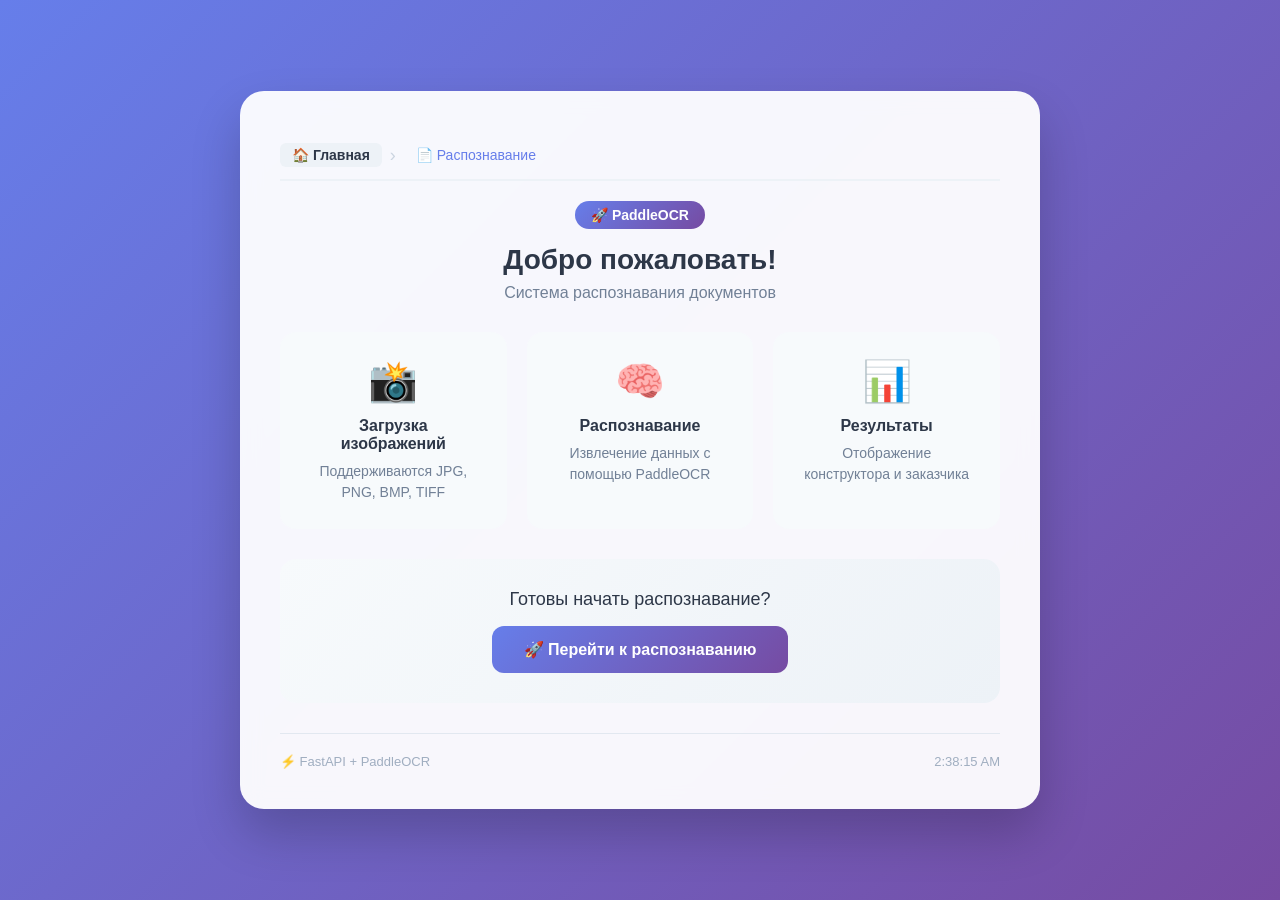
==== static/index.html @ 5e8bbb73 "Created front and added the models" ====
<!DOCTYPE html>
<html lang="ru">
<head>
    <meta charset="UTF-8">
    <meta name="viewport" content="width=device-width, initial-scale=1.0">
    <title>PaddleOCR - Главная</title>
    <link rel="stylesheet" href="/static/style.css">
</head>
<body>
    <div class="container">
        <div class="glass-card">
            <!-- Навигация -->
            <nav class="breadcrumb">
                <span class="breadcrumb-item active">🏠 Главная</span>
                <span class="breadcrumb-separator">›</span>
                <a href="/recognize" class="breadcrumb-item">📄 Распознавание</a>
            </nav>

            <!-- Заголовок -->
            <div class="header">
                <div class="badge">🚀 PaddleOCR</div>
                <h1>Добро пожаловать!</h1>
                <p class="subtitle">Система распознавания документов</p>
            </div>

            <!-- Контент -->
            <div class="content">
                <div class="feature-grid">
                    <div class="feature-card">
                        <div class="feature-icon">📸</div>
                        <h3>Загрузка изображений</h3>
                        <p>Поддерживаются JPG, PNG, BMP, TIFF</p>
                    </div>
                    
                    <div class="feature-card">
                        <div class="feature-icon">🧠</div>
                        <h3>Распознавание</h3>
                        <p>Извлечение данных с помощью PaddleOCR</p>
                    </div>
                    
                    <div class="feature-card">
                        <div class="feature-icon">📊</div>
                        <h3>Результаты</h3>
                        <p>Отображение конструктора и заказчика</p>
                    </div>
                </div>

                <div class="cta-section">
                    <p>Готовы начать распознавание?</p>
                    <a href="/recognize" class="btn-primary-link">
                        <span>🚀</span> Перейти к распознаванию
                    </a>
                </div>
            </div>

            <!-- Футер -->
            <div class="footer">
                <span>⚡ FastAPI + PaddleOCR</span>
                <span id="timestamp"></span>
            </div>
        </div>
    </div>

    <script src="/static/script.js"></script>
</body>
</html>
---- static/style.css ----
* {
    margin: 0;
    padding: 0;
    box-sizing: border-box;
}

body {
    font-family: -apple-system, BlinkMacSystemFont, 'Segoe UI', Roboto, Oxygen, Ubuntu, sans-serif;
    min-height: 100vh;
    display: flex;
    justify-content: center;
    align-items: center;
    background: linear-gradient(135deg, #667eea 0%, #764ba2 100%);
    background-attachment: fixed;
    padding: 20px;
}

.container {
    width: 100%;
    max-width: 800px;
}

.glass-card {
    background: rgba(255, 255, 255, 0.95);
    backdrop-filter: blur(10px);
    border-radius: 24px;
    padding: 40px;
    box-shadow: 0 25px 50px rgba(0, 0, 0, 0.2);
    transition: transform 0.3s ease;
}

.glass-card:hover {
    transform: translateY(-5px);
}

/* ===== НАВИГАЦИЯ / ХЛЕБНЫЕ КРОШКИ ===== */
.breadcrumb {
    display: flex;
    align-items: center;
    gap: 8px;
    padding: 12px 0;
    margin-bottom: 20px;
    border-bottom: 2px solid #edf2f7;
    flex-wrap: wrap;
}

.breadcrumb-item {
    font-size: 14px;
    color: #718096;
    text-decoration: none;
    padding: 4px 12px;
    border-radius: 6px;
    transition: all 0.2s ease;
}

.breadcrumb-item.active {
    color: #2d3748;
    font-weight: 600;
    background: #edf2f7;
}

.breadcrumb-item:not(.active) {
    color: #667eea;
    cursor: pointer;
}

.breadcrumb-item:not(.active):hover {
    background: #ebf0ff;
    color: #5a67d8;
}

.breadcrumb-separator {
    color: #cbd5e0;
    font-size: 18px;
    font-weight: 300;
}

/* ===== ОБЩИЕ СТИЛИ ===== */
.header {
    text-align: center;
    margin-bottom: 30px;
}

.badge {
    background: linear-gradient(135deg, #667eea 0%, #764ba2 100%);
    color: white;
    padding: 6px 16px;
    border-radius: 20px;
    font-size: 14px;
    font-weight: 600;
    display: inline-block;
    margin-bottom: 15px;
}

h1 {
    color: #2d3748;
    font-size: 28px;
    font-weight: 700;
    margin-bottom: 8px;
}

.subtitle {
    color: #718096;
    font-size: 16px;
}

/* ===== СТРАНИЦА ГЛАВНАЯ ===== */
.content {
    margin: 20px 0;
}

.feature-grid {
    display: grid;
    grid-template-columns: repeat(auto-fit, minmax(200px, 1fr));
    gap: 20px;
    margin: 30px 0;
}

.feature-card {
    background: #f7fafc;
    border-radius: 16px;
    padding: 24px;
    text-align: center;
    transition: all 0.3s ease;
    border: 2px solid transparent;
}

.feature-card:hover {
    border-color: #667eea;
    transform: translateY(-5px);
    box-shadow: 0 10px 25px rgba(102, 126, 234, 0.1);
}

.feature-icon {
    font-size: 40px;
    margin-bottom: 12px;
}

.feature-card h3 {
    color: #2d3748;
    font-size: 16px;
    margin-bottom: 8px;
}

.feature-card p {
    color: #718096;
    font-size: 14px;
    line-height: 1.5;
}

.cta-section {
    text-align: center;
    margin: 30px 0 10px;
    padding: 30px;
    background: linear-gradient(135deg, #f7fafc 0%, #edf2f7 100%);
    border-radius: 16px;
}

.cta-section p {
    color: #2d3748;
    font-size: 18px;
    margin-bottom: 16px;
}

.btn-primary-link {
    display: inline-block;
    padding: 14px 32px;
    background: linear-gradient(135deg, #667eea 0%, #764ba2 100%);
    color: white;
    text-decoration: none;
    border-radius: 12px;
    font-size: 16px;
    font-weight: 600;
    transition: all 0.3s ease;
}

.btn-primary-link:hover {
    transform: translateY(-2px);
    box-shadow: 0 10px 25px rgba(102, 126, 234, 0.4);
}

/* ===== СТРАНИЦА РАСПОЗНАВАНИЯ ===== */
.upload-area {
    border: 2px dashed #cbd5e0;
    border-radius: 16px;
    padding: 40px 20px;
    text-align: center;
    cursor: pointer;
    transition: all 0.3s ease;
    background: #f7fafc;
    position: relative;
}

.upload-area:hover {
    border-color: #667eea;
    background: #edf2f7;
}

.upload-area.dragover {
    border-color: #667eea;
    background: #ebf0ff;
    transform: scale(1.02);
}

.upload-area.has-file {
    border-color: #48bb78;
    background: #f0fff4;
}

.upload-content .upload-icon {
    font-size: 48px;
    margin-bottom: 12px;
}

.upload-content h3 {
    color: #2d3748;
    font-size: 18px;
    margin-bottom: 8px;
}

.upload-content p {
    color: #718096;
    font-size: 14px;
    margin-bottom: 12px;
}

.file-info {
    display: inline-block;
    background: #edf2f7;
    padding: 4px 12px;
    border-radius: 12px;
    font-size: 12px;
    color: #4a5568;
}

.preview-image {
    max-width: 100%;
    max-height: 200px;
    border-radius: 8px;
    margin-top: 12px;
    border: 2px solid #e2e8f0;
}

.file-info-area {
    display: flex;
    align-items: center;
    justify-content: space-between;
    background: #f0fff4;
    border: 1px solid #48bb78;
    border-radius: 12px;
    padding: 12px 16px;
    margin-top: 16px;
    animation: slideDown 0.3s ease;
}

.file-details {
    display: flex;
    align-items: center;
    gap: 16px;
}

.file-name {
    font-weight: 600;
    color: #2d3748;
}

.file-size {
    color: #48bb78;
    font-size: 14px;
    background: #e6fffa;
    padding: 2px 10px;
    border-radius: 12px;
}

.btn-remove {
    background: none;
    border: none;
    color: #fc8181;
    font-size: 20px;
    cursor: pointer;
    transition: transform 0.2s;
    padding: 0 8px;
}

.btn-remove:hover {
    transform: scale(1.2);
}

.btn-submit {
    width: 100%;
    padding: 16px;
    margin-top: 20px;
    background: linear-gradient(135deg, #667eea 0%, #764ba2 100%);
    color: white;
    border: none;
    border-radius: 12px;
    font-size: 18px;
    font-weight: 600;
    cursor: pointer;
    transition: all 0.3s ease;
    display: flex;
    align-items: center;
    justify-content: center;
    gap: 10px;
}

.btn-submit:not(:disabled):hover {
    transform: translateY(-2px);
    box-shadow: 0 10px 25px rgba(102, 126, 234, 0.4);
}

.btn-submit:disabled {
    opacity: 0.5;
    cursor: not-allowed;
}

.btn-submit.loading {
    background: #a0aec0;
    cursor: wait;
}

.btn-submit.loading span {
    animation: spin 1s linear infinite;
}

@keyframes spin {
    to { transform: rotate(360deg); }
}

.results-area {
    margin-top: 24px;
    border-top: 2px solid #edf2f7;
    padding-top: 24px;
    animation: slideUp 0.5s ease;
}

.results-header {
    display: flex;
    justify-content: space-between;
    align-items: center;
    margin-bottom: 20px;
}

.results-title {
    font-size: 18px;
    font-weight: 600;
    color: #2d3748;
}

.status-badge {
    padding: 4px 14px;
    border-radius: 20px;
    font-size: 13px;
    font-weight: 600;
}

.status-badge.success {
    background: #c6f6d5;
    color: #22543d;
}

.status-badge.error {
    background: #fed7d7;
    color: #9b2c2c;
}

.status-badge.warning {
    background: #feebc8;
    color: #7c2d12;
}

.result-item {
    background: #f7fafc;
    border-radius: 12px;
    padding: 16px 20px;
    margin-bottom: 12px;
    transition: all 0.3s ease;
}

.result-item:hover {
    background: #edf2f7;
}

.result-label {
    font-size: 13px;
    color: #718096;
    font-weight: 600;
    margin-bottom: 4px;
    text-transform: uppercase;
    letter-spacing: 0.5px;
}

.result-value {
    font-size: 18px;
    color: #2d3748;
    font-weight: 500;
}

.result-value.empty {
    color: #a0aec0;
    font-style: italic;
}

.result-actions {
    display: flex;
    gap: 12px;
    margin-top: 16px;
}

.btn-clear,
.btn-download {
    flex: 1;
    padding: 10px;
    border: none;
    border-radius: 10px;
    font-size: 14px;
    font-weight: 600;
    cursor: pointer;
    transition: all 0.2s ease;
}

.btn-clear {
    background: #edf2f7;
    color: #4a5568;
}

.btn-clear:hover {
    background: #e2e8f0;
}

.btn-download {
    background: #667eea;
    color: white;
}

.btn-download:hover {
    background: #5a67d8;
    transform: translateY(-2px);
}

.error-area {
    margin-top: 16px;
    padding: 16px;
    background: #fff5f5;
    border: 1px solid #fc8181;
    border-radius: 12px;
    display: flex;
    align-items: center;
    gap: 12px;
    animation: shake 0.5s ease;
}

.error-icon {
    font-size: 24px;
}

.error-message {
    color: #9b2c2c;
    font-weight: 500;
}

/* ===== ФУТЕР ===== */
.footer {
    margin-top: 30px;
    padding-top: 20px;
    border-top: 1px solid #e2e8f0;
    display: flex;
    justify-content: space-between;
    color: #a0aec0;
    font-size: 13px;
}

/* ===== АНИМАЦИИ ===== */
@keyframes slideDown {
    from {
        opacity: 0;
        transform: translateY(-10px);
    }
    to {
        opacity: 1;
        transform: translateY(0);
    }
}

@keyframes slideUp {
    from {
        opacity: 0;
        transform: translateY(20px);
    }
    to {
        opacity: 1;
        transform: translateY(0);
    }
}

@keyframes shake {
    0%, 100% { transform: translateX(0); }
    25% { transform: translateX(-5px); }
    75% { transform: translateX(5px); }
}

/* ===== АДАПТИВ ===== */
@media (max-width: 600px) {
    .glass-card {
        padding: 24px;
    }
    
    h1 {
        font-size: 22px;
    }
    
    .upload-area {
        padding: 30px 15px;
    }
    
    .result-actions {
        flex-direction: column;
    }
    
    .footer {
        flex-direction: column;
        align-items: center;
        gap: 8px;
    }
    
    .feature-grid {
        grid-template-columns: 1fr;
    }
    
    .breadcrumb {
        font-size: 12px;
    }
    
    .breadcrumb-item {
        padding: 2px 8px;
    }
}
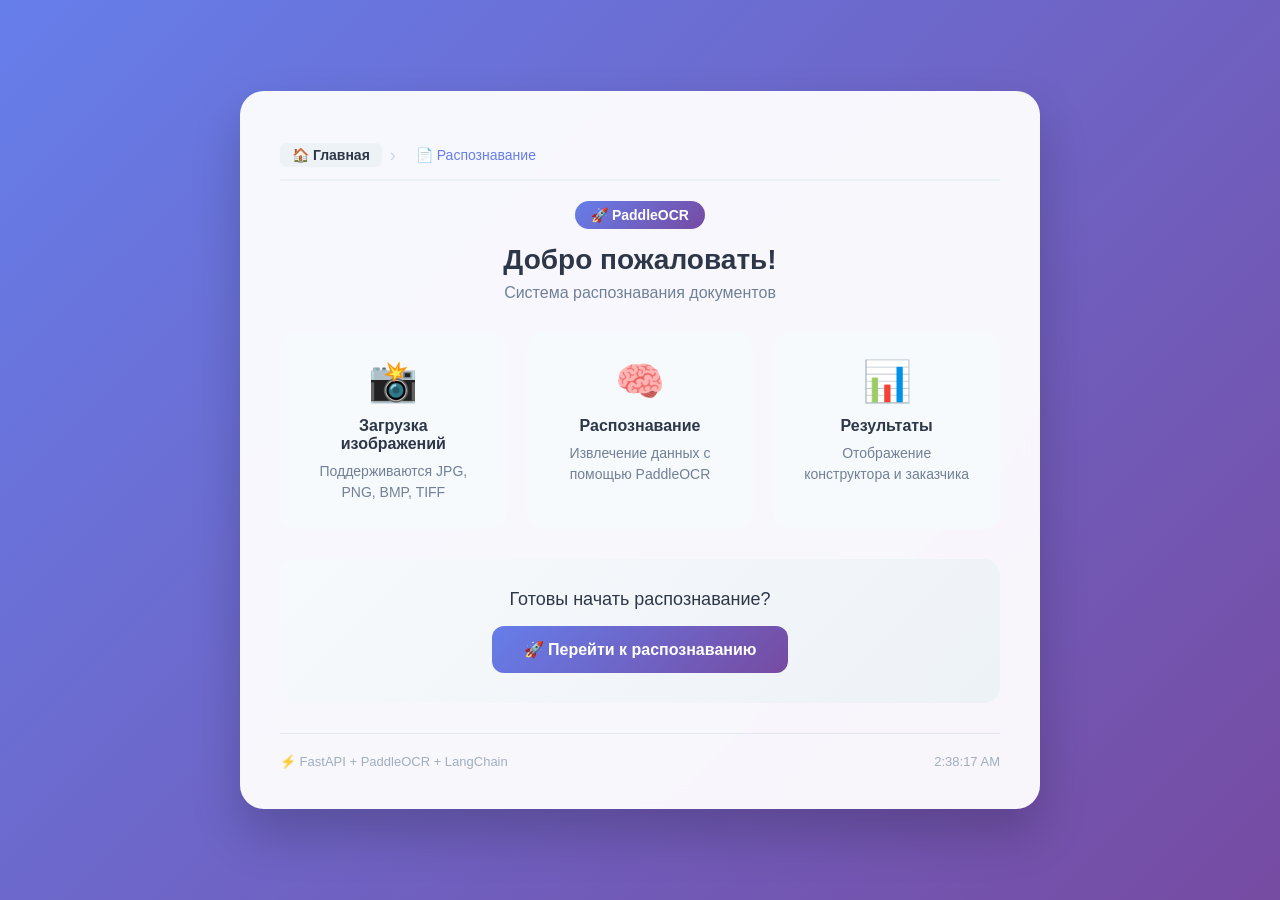
==== commit cb027dd7: "Enhanced code, added updated front htmls and js" ====
--- a/static/index.html
+++ b/static/index.html
@@ -55,7 +55,7 @@
 
             <!-- Футер -->
             <div class="footer">
-                <span>⚡ FastAPI + PaddleOCR</span>
+                <span>⚡ FastAPI + PaddleOCR + LangChain</span>
                 <span id="timestamp"></span>
             </div>
         </div>
